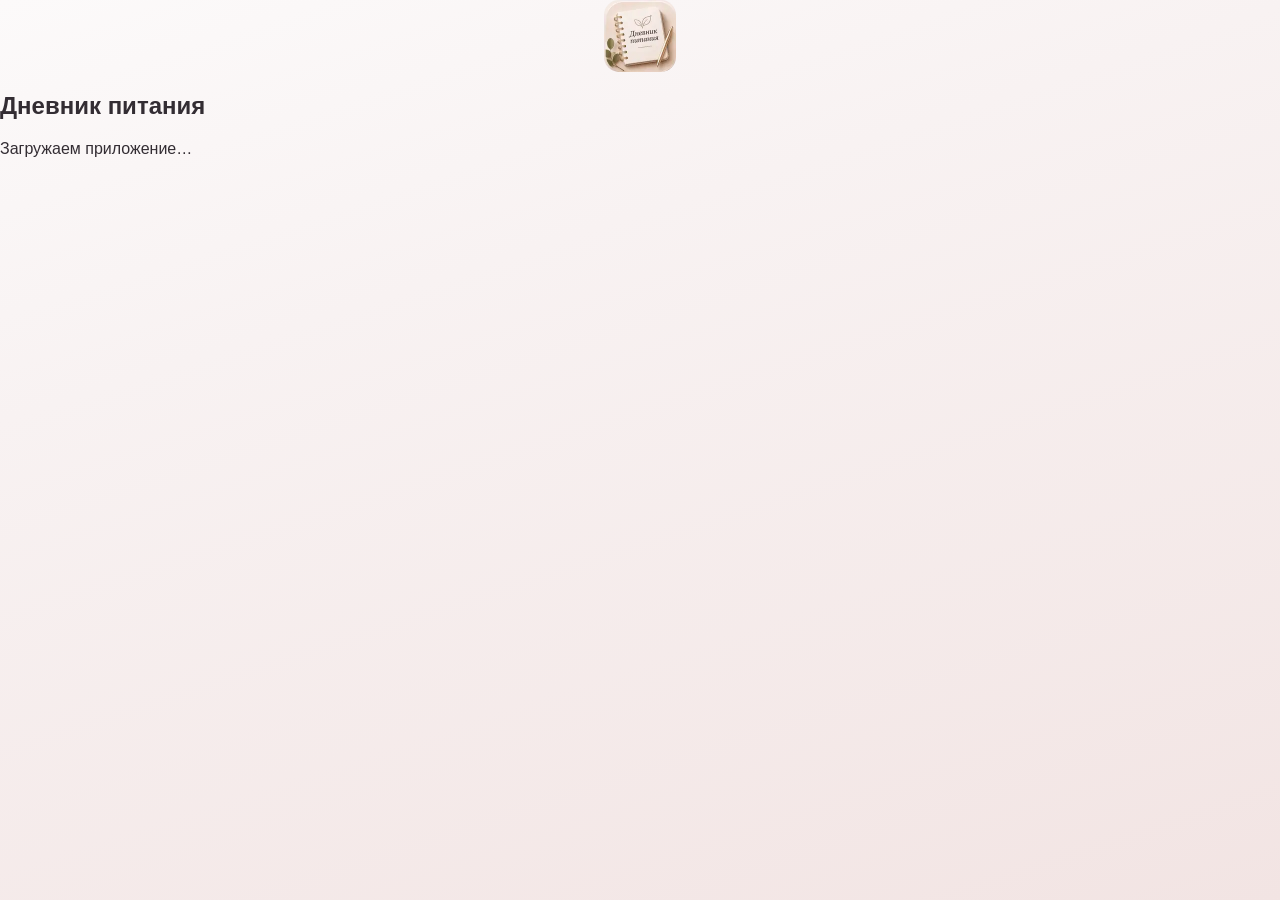
==== index.html @ a4e478dd "Deploy show-password controls and client unlink action" ====
<!doctype html>
<html lang="ru">
<head>
  <meta charset="UTF-8"/>
  <meta name="viewport" content="width=device-width, initial-scale=1, viewport-fit=cover"/>
  <meta name="theme-color" content="#F2E4E3"/>
  <meta name="apple-mobile-web-app-title" content="Дневник питания"/>
  <meta name="apple-mobile-web-app-capable" content="yes"/>
  <meta name="description" content="Электронный дневник питания с фотографиями, водой и рекомендациями консультанта."/>
  <title>Дневник питания</title>
  <link rel="manifest" href="./manifest.webmanifest" />
  <link rel="icon" href="./diary-icon.webp" type="image/webp" />
  <link rel="apple-touch-icon" href="./diary-icon.webp" />
  <link rel="stylesheet" href="./simple-diary.css?v=20261114-clientremove6" />
</head>
<body data-app="client">
  <div id="app"><div class="loading-screen"><img src="./diary-icon.webp" alt="Дневник питания" class="app-logo" width="72" height="72"><h2>Дневник питания</h2><p>Загружаем приложение…</p></div></div>
  <div id="toast" class="toast" aria-live="polite" role="status"></div>
  <script type="module" src="./simple-diary.js?v=20261114-clientremove6"></script>
</body>
</html>
---- simple-diary.css ----
:root{
  --ink:#3F2A3B;
  --navy:#0B4461;
  --powder:#F2E4E3;
  --blue:#C3D7DF;
  --coral:#FE8572;
  --mauve:#C292A0;
  --muted:#8A7D89;
  --line:#EBDEE2;
  --paper:#FFFFFF;
  font-family:-apple-system,BlinkMacSystemFont,"Segoe UI",Arial,sans-serif;
  color:var(--ink);
  font-synthesis:none;
  -webkit-font-smoothing:antialiased;
}
*{box-sizing:border-box}
html{color-scheme:light;-webkit-text-size-adjust:100%}
body{margin:0;min-height:100vh;background:var(--powder);color:var(--ink)}
button,input,select,textarea{font:inherit}
button{cursor:pointer}
button:disabled{opacity:.5;cursor:default}
button:focus-visible,input:focus-visible,select:focus-visible,textarea:focus-visible{outline:3px solid #729CAA;outline-offset:2px}
.container{max-width:706px;margin:auto;padding:0 15px calc(112px + env(safe-area-inset-bottom))}
.top{display:flex;justify-content:space-between;align-items:center;gap:12px;padding:21px 1px 16px}
.brand{display:flex;align-items:center;gap:10px;min-width:0}
.brand strong,.brand small{display:block}
.brand strong{font-weight:780;letter-spacing:-.35px;font-size:17px}
.brand small{margin-top:3px;font-size:11px;color:var(--muted)}
.logo-mini,.logo{background:var(--navy);color:#fff;display:grid;place-items:center;border-radius:13px;flex:none}
.logo-mini{height:42px;width:42px;font-size:25px}
.quiet{border:0;background:none;color:var(--navy);font-size:12px;font-weight:750;padding:9px 5px}
.switch{display:flex;align-items:center;gap:4px;background:#E9D7DB;border-radius:14px;padding:5px;margin-bottom:21px}
.switch button{flex:1;background:transparent;border:0;color:#725D6C;font-size:13px;font-weight:730;padding:12px 8px;border-radius:10px}
.switch button.selected{background:#fff;color:var(--navy);box-shadow:0 3px 9px #4B2B3B12}
.page-heading{display:flex;justify-content:space-between;align-items:start;gap:10px;margin-bottom:16px}
.page-heading h1,.intro h1{margin:3px 0 5px;font-size:clamp(22px,5vw,28px);line-height:1.16;letter-spacing:-.7px}
.page-heading p,.intro p{margin:0;font-size:13px;line-height:1.45;color:var(--muted)}
.eyebrow{font-size:10px;color:var(--mauve);letter-spacing:1.3px;font-weight:840}
.state{flex:none;display:block;text-align:center;border-radius:999px;font-size:10px;font-weight:750;padding:8px 9px;line-height:1.2}
.state.empty{background:#EAE7E8;color:#857781}
.state.waiting{background:#FFE5D9;color:#AD533F}
.state.done{background:#DCF3E5;color:#286F47}
.date-bar{display:flex;justify-content:center;align-items:center;gap:10px;margin-bottom:16px}
.date-bar>button{width:43px;height:42px;border-radius:13px;background:#FFF;border:1px solid #E9D7DE;color:var(--navy);font-size:26px}
.date-bar label{display:flex;flex-direction:column;gap:2px;align-items:center}
.date-bar label span{font-size:10px;color:var(--muted)}
.date-bar input{width:166px;max-width:100%;border:1px solid #EBDCE1;background:#fff;color:var(--navy);font-size:13px;font-weight:700;padding:9px 10px;border-radius:11px}
.indicators{display:grid;grid-template-columns:repeat(2,minmax(0,1fr));gap:11px;margin-bottom:14px}
.indicator{background:#FFF;border:1px solid var(--line);border-radius:18px;padding:14px 12px;min-width:0;box-shadow:0 4px 13px #3F2A3B0A}
.indicator-title{display:flex;justify-content:space-between;gap:3px;font-size:12px;font-weight:780}
.indicator-title span{color:var(--navy)}
.graphic{display:flex;align-items:center;justify-content:center;gap:4px;min-height:126px}
.graphic svg{display:block;width:min(48%,110px);height:116px;flex:none}
.graphic>div{min-width:0;max-width:54%;display:flex;flex-direction:column;gap:4px}
.graphic b{font-size:clamp(13px,3.3vw,18px);white-space:nowrap;color:var(--navy)}
.graphic small{font-size:10px;color:#827481;line-height:1.28}
.water-buttons{display:flex;gap:4px;margin-bottom:7px}
.water-buttons button{flex:1;border:0;border-radius:9px;background:var(--blue);color:var(--navy);font-size:11px;font-weight:800;padding:10px 2px}
.water-form{display:flex;gap:5px;min-width:0}
.water-form input{width:58%;min-width:0;border:1px solid #E5DCE0;background:#FAFBFC;border-radius:9px;font-size:12px;color:var(--navy);padding:9px 6px}
.secondary{border:1px solid #C9D8DF;border-radius:9px;background:#E7F1F5;color:var(--navy);font-weight:750;font-size:11px;padding:10px 8px}
.water-form .secondary{flex:1;min-width:0;padding:8px 2px}
.explain{font-size:10px;color:#9B8B95;margin:9px 0 0;line-height:1.3}
.hint{padding:12px;background:#E1EBF0;border:1px solid #D3E1E9;color:#476576;font-size:12px;border-radius:12px;margin-bottom:17px;line-height:1.45}
.hint button{border:0;background:none;font-size:12px;color:var(--navy);font-weight:780;text-decoration:underline;padding:0 1px}
.meal-section{margin:22px 0}
.section-title{display:flex;justify-content:space-between;align-items:center;gap:10px;margin-bottom:13px}
.section-title h2{margin:0;font-size:19px;letter-spacing:-.45px}
.section-title p{margin:4px 0 0;font-size:11px;color:#9A8793}
.section-title>span{font-weight:750;color:var(--navy);font-size:12px}
.primary{background:var(--navy);border:1px solid var(--navy);color:#fff;border-radius:11px;padding:12px 15px;font-size:13px;font-weight:800;box-shadow:none}
.primary:hover{background:#08354B}
.primary.compact{font-size:11px;padding:10px 11px;white-space:nowrap}
.full{width:100%;display:block}
.meal-slot{border-radius:16px;background:#FFF;border:1px solid var(--line);margin:9px 0;padding:12px 13px;box-shadow:0 2px 8px #492E3A06}
.slot-header{display:flex;gap:9px;align-items:center}
.slot-number{font-size:11px;font-weight:850;color:var(--mauve)}
.slot-emoji{width:32px;height:32px;border-radius:10px;background:var(--powder);display:grid;place-items:center;font-size:18px}
.slot-header strong{flex:1;font-size:14px;min-width:0}
.count{font-size:11px;color:var(--muted)}
.plus{background:var(--blue);color:var(--navy);border:0;border-radius:10px;width:34px;height:34px;font-size:24px;line-height:1;flex:none}
.slot-empty{color:#A08F9A;font-size:11px;margin:8px 0 2px 59px}
.food-row{display:flex;align-items:center;gap:9px;border-top:1px solid #F1E9ED;margin-top:10px;padding-top:10px}
.food-row img,.photo-none{width:67px;height:67px;border-radius:11px;background:#E5EAF0;object-fit:cover;flex:none}
.photo-none{display:grid;place-items:center;font-size:10px;color:#857885;text-align:center;padding:3px}
.food-body{flex:1;min-width:0;display:flex;flex-direction:column;gap:4px}
.food-body small{font-size:10px;color:var(--muted)}
.food-body strong{font-size:13px;line-height:1.3;overflow-wrap:anywhere}
.food-body span{font-size:11px;color:#6A8B9C}
.delete-meal,.close{width:30px;height:30px;border:0;background:#F8EFF1;color:#AB7986;border-radius:9px;font-size:21px;flex:none}
.review-label{display:flex;flex-direction:column;gap:5px;padding:10px 12px;border-radius:11px;margin:9px 0 0;font-size:11px}
.review-label.good{background:#E0F5E7;color:#247449}
.review-label.improve{background:#FFE8D9;color:#A65728}
.review-label.attention{background:#FCE1E3;color:#A52939}
.review-label p{margin:0;font-size:12px;line-height:1.5}
.add-photo{margin:17px 0 0}
.new-entry{scroll-margin-top:15px;background:#FFF;border:2px solid var(--blue);border-radius:18px;padding:18px;margin-top:14px}
.new-entry .section-title{margin:0 0 9px}
.new-entry form{margin:0}
.photo-preview img{width:100%;max-height:250px;object-fit:contain;display:block;border-radius:11px;margin:10px 0}
.field{display:block;margin:0 0 13px;min-width:0}
.field>span{display:block;font-size:12px;font-weight:740;color:#655462;margin-bottom:7px}
.field input,.field select,.field textarea{background:#FCFAFB;border:1px solid #E4D7DE;color:var(--ink);width:100%;min-width:0;border-radius:11px;padding:12px;font-size:14px;outline-color:#729CAA}
.field textarea{resize:vertical}
.field input[type=file]{font-size:12px;padding:9px}
.field input::placeholder,.field textarea::placeholder{color:#AB9DA6}
.two{display:grid;grid-template-columns:repeat(2,minmax(0,1fr));gap:12px}
.card{background:#fff;border:1px solid var(--line);border-radius:18px;padding:18px;margin:14px 0;box-shadow:0 3px 13px #43293708}
.card h2{font-size:18px;margin:0 0 13px}
.card h3{font-size:15px}
.card p{line-height:1.5}
.note{font-size:12px;color:#776872;margin-bottom:0}
.summary-list>div{display:flex;justify-content:space-between;border-bottom:1px solid #EEE5E9;padding:10px 0;font-size:13px}
.summary-list span{color:#766875}
.summary-list b{color:var(--navy)}
.rating-row{display:flex;gap:6px;flex-wrap:wrap;margin:12px 0}
.rating-row label{display:inline-flex;align-items:center;gap:5px;border-radius:10px;padding:8px 9px;font-size:11px;font-weight:800;cursor:pointer}
.rating-row label.good{background:#DEF3E7;color:#287749}
.rating-row label.improve{background:#FFEAD9;color:#A45C2C}
.rating-row label.attention{background:#FFE1E4;color:#B33443}
.rating-row input{accent-color:var(--navy)}
.mealReviewForm{padding:12px 10px;background:#FAF7F8;border-radius:10px;margin-top:10px}
.mealReviewForm>input{display:block;width:100%;background:#fff;border:1px solid var(--line);padding:10px;border-radius:9px;font-size:12px;margin-bottom:9px}
.mealReviewForm .rating-row{margin:0 0 9px}
.mealReviewForm .secondary{padding:9px 10px}
.coach-panel{background:#FFF;border:1px solid var(--line);border-radius:17px;padding:15px;margin-bottom:18px}
.coach-panel .section-title{margin-bottom:8px}
.coach-panel .section-title h2{font-size:16px}
.clients-scroll{display:flex;gap:7px;overflow-x:auto;padding:5px 0 12px}
.clients-scroll button{border:0;padding:10px 11px;border-radius:10px;background:var(--powder);color:#695767;white-space:nowrap;font-size:12px;font-weight:720}
.clients-scroll button.chosen{background:var(--navy);color:#fff}
.coach-panel details{font-size:12px;color:var(--muted)}
.coach-panel summary{color:var(--navy);font-weight:740;cursor:pointer;padding:3px}
.copy-code{font-family:ui-monospace,SFMono-Regular,monospace;font-size:11px;padding:11px;margin:8px 0;overflow-wrap:anywhere;background:#F1F5F7;border:1px dashed #B5CCD9;border-radius:9px;color:#385D71}
.subtle{font-size:12px;color:var(--muted);line-height:1.55}
.intro{margin:4px 0 18px}
.weight-stats{display:grid;grid-template-columns:repeat(3,minmax(0,1fr));gap:7px}
.weight-stats>div{border-radius:12px;background:var(--blue);padding:13px 9px;min-width:0}
.weight-stats small{font-size:10px;color:#647A87;display:block}
.weight-stats b{font-size:clamp(12px,3.7vw,18px);color:var(--navy);display:block;margin-top:6px}
.target-progress{margin-top:19px}
.target-progress>div:first-child{display:flex;justify-content:space-between;font-size:12px}
.target-progress small{font-size:11px;color:var(--muted)}
.progress{height:12px;overflow:hidden;border-radius:10px;background:#D5E5ED;margin:10px 0}
.progress span{height:100%;display:block;border-radius:10px;background:var(--navy)}
.weight-chart{margin:22px 0}
.weight-chart svg{max-height:200px}
.chart-dates{display:flex;justify-content:space-between;font-size:10px;color:var(--muted)}
.connected{display:flex;justify-content:space-between;align-items:center;font-size:13px;border-top:1px solid var(--line);padding:10px 0}
.connected button{border:0;background:none;color:var(--navy);font-weight:700;font-size:11px}
.bottom-nav{position:fixed;z-index:30;left:0;bottom:0;width:100%;display:grid;grid-template-columns:repeat(3,1fr);gap:8px;padding:8px max(13px,calc((100vw - 700px)/2)) calc(8px + env(safe-area-inset-bottom));background:#FFFEFFF7;box-shadow:0 -4px 18px #3F2A3B18;border-top:1px solid #F0E4E9}
.bottom-nav button{border:0;border-radius:12px;padding:7px 6px 6px;background:none;color:#9A8493;display:flex;flex-direction:column;align-items:center;gap:3px;font-size:11px;font-weight:780}
.bottom-nav button span{font-size:23px;line-height:1.1}
.bottom-nav button.selected{background:#E4EFF4;color:var(--navy)}
.toast{position:fixed;z-index:90;left:50%;bottom:105px;transform:translate(-50%,30px);opacity:0;pointer-events:none;border-radius:12px;background:var(--navy);color:#FFF;padding:13px 16px;font-size:12px;max-width:min(94vw,420px);width:max-content;transition:.2s;box-shadow:0 7px 20px #1A314866}
.toast.show{opacity:1;transform:translate(-50%,0)}
.auth-screen{min-height:100dvh;display:grid;place-items:center;padding:20px;background:radial-gradient(circle at 0 0,#EED1D4,transparent 48%),var(--powder)}
.auth-card{max-width:435px;width:100%;background:#FFF;border:1px solid var(--line);border-radius:22px;padding:28px 24px;box-shadow:0 15px 45px #4D314021}
.auth-card .logo{height:55px;width:55px;font-size:34px}
.auth-card h1{font-size:27px;letter-spacing:-.8px;margin:15px 0 8px}
.auth-card h2{font-size:18px;margin:23px 0 12px}
.auth-card p{font-size:13px;color:var(--muted);line-height:1.55;margin:0 0 13px}
.auth-links{display:flex;gap:10px;justify-content:space-between;margin-top:15px}
.auth-links button{border:0;background:none;color:var(--navy);font-weight:740;font-size:12px;padding:6px 0}
@media(max-width:450px){
  .container{padding-left:12px;padding-right:12px}
  .indicators{gap:8px}
  .indicator{padding:12px 9px}
  .graphic svg{width:min(45%,92px);height:103px}
  .graphic{min-height:114px}
  .graphic b{font-size:13px}
  .graphic small{font-size:9.5px}
  .water-buttons button{font-size:10px}
  .water-form .secondary{font-size:10px}
  .section-title .compact{font-size:10px}
  .two{gap:9px}
}
@media(max-width:355px){
  .graphic{flex-direction:column;gap:0}
  .graphic svg{width:77px;height:78px}
  .graphic>div{max-width:100%;text-align:center}
  .slot-number{display:none}
  .slot-empty{margin-left:40px}
}
@media(prefers-reduced-motion:reduce){.toast{transition:none}}

/* Premium editorial redesign: no pictograms or cartoon-like tiles */
:root {
  --ink:#332d33;
  --navy:#153e57;
  --powder:#F2E4E3;
  --blue:#C3D7DF;
  --muted:#807780;
  --line:#e8dfe2;
  --paper:#fffefe;
}
html{scroll-behavior:smooth}
body{
  background:#F2E4E3;
  background-image:linear-gradient(162deg,#fcfafa 0%,#f8f2f2 32%,#F2E4E3 100%);
  background-attachment:fixed;
  color:var(--ink);
}
.container{max-width:670px;padding:0 23px calc(110px + env(safe-area-inset-bottom))}
.top{padding:27px 0 24px;border-bottom:1px solid #E4D9DD;margin-bottom:13px}
.brand{gap:13px}
.brand strong{
  font-family:Georgia,"Times New Roman",serif;
  font-size:22px;
  font-weight:500;
  line-height:1.12;
  letter-spacing:-.7px;
  color:#36313a;
}
.brand small{margin-top:7px;font-size:9px;letter-spacing:2px;font-weight:680;color:#8E8089}
.logo-mini,.auth-card .logo{
  background:transparent;color:var(--navy);border:1px solid #9BB3C0;
  border-radius:4px;font-family:Georgia,"Times New Roman",serif;
  font-size:25px;font-weight:400;box-shadow:none;
}
.logo-mini{width:37px;height:42px}
.quiet{font-size:11px;color:#756b76;font-weight:600;letter-spacing:.1px}
.switch{
  display:flex;align-items:stretch;justify-content:flex-start;
  background:transparent;border:0;border-radius:0;box-shadow:none;
  padding:0;margin:0 0 30px;gap:31px;
}
.switch button{
  background:none;border:0;border-bottom:2px solid transparent;
  border-radius:0;flex:0 1 auto;padding:13px 1px 12px;
  text-align:left;font-size:12px;font-weight:620;color:#948995;
  letter-spacing:.05px;
}
.switch button.selected{background:none;box-shadow:none;border-color:var(--navy);color:var(--navy)}
.page-heading{align-items:center;margin-bottom:21px;gap:15px}
.page-heading h1,.intro h1{
  font-family:Georgia,"Times New Roman",serif;
  font-weight:400;
  font-size:clamp(28px,6vw,38px);
  letter-spacing:-1.1px;
  line-height:1.15;margin:7px 0 8px;
}
.page-heading p,.intro p{font-size:12px;letter-spacing:.12px;color:#827a83}
.eyebrow{
  font-size:9px;letter-spacing:2.2px;font-weight:740;
  text-transform:uppercase;color:#a18695;
}
.state{
  color:#827780;background:transparent!important;
  border:1px solid #DCCFD3;letter-spacing:.15px;
  border-radius:100px;font-weight:620;font-size:10px;padding:9px 12px
}
.state.done{color:#337253;border-color:#B6D0C0}
.state.waiting{color:#A7654D;border-color:#DEC6BD}
.date-bar{
  display:grid;grid-template-columns:44px minmax(0,1fr) 44px;gap:0;
  align-items:stretch;margin:0 0 16px;
  background:#fffdfd;border:1px solid #E6DDE0;border-radius:10px;
  overflow:hidden;
}
.date-bar>button{
  width:44px;height:auto;min-height:58px;
  background:transparent;border:0;border-radius:0;
  color:#537487;font-weight:300;font-size:23px;
}
.date-bar>button:first-child{border-right:1px solid #F0E9EC}
.date-bar>button:last-child{border-left:1px solid #F0E9EC}
.date-bar label{width:100%;min-width:0;display:flex;justify-content:center;gap:1px;padding:7px 3px}
.date-bar label span{font-size:9px;letter-spacing:1px;text-transform:uppercase}
.date-bar input{
  text-align:center;width:100%;max-width:100%;min-width:0;
  border:0;background:transparent;outline-offset:-3px;
  font-size:14px;font-weight:690;color:var(--navy);
  padding:2px 6px;border-radius:0;
}
.indicators{
  display:grid;grid-template-columns:repeat(2,minmax(0,1fr));
  gap:0;border-radius:13px;overflow:hidden;
  background:#fffefe;border:1px solid #E9E0E2;
  box-shadow:0 10px 28px #402F3910;margin:0 0 24px;
}
.indicator{
  background:transparent;box-shadow:none;border:0;
  padding:20px 15px 17px;border-radius:0;min-width:0;
}
.indicator:first-child{border-right:1px solid #EEE6E8}
.indicator-title{font-size:11px;letter-spacing:1.15px;align-items:center;color:#54515A}
.indicator-title strong{
  display:inline-flex;align-items:center;gap:6px;
  text-transform:uppercase;font-weight:700;white-space:nowrap;
}
.ui-icon{display:inline-block;width:20px;height:20px;flex:none;vertical-align:middle}
.indicator-title .ui-icon{width:15px;height:15px;color:#729CAA}
.indicator-title span{font-size:11px;letter-spacing:0;color:#658697;font-weight:680}
.graphic{gap:5px;min-height:130px}
.graphic svg{max-height:112px;max-width:95px;width:min(46%,95px)}
.graphic b{
  font-family:Georgia,"Times New Roman",serif;font-weight:400;
  font-size:clamp(17px,3.5vw,24px);letter-spacing:-.7px;
  color:#343843;
}
.graphic small{color:#8C8490;font-size:10px;line-height:1.4}
.water-buttons{gap:5px;margin:3px 0 7px}
.water-buttons button{
  border:1px solid #DDE7EB;background:#F7FAFB;
  border-radius:6px;color:#50728A;
  font-size:11px;font-weight:680;padding:10px 2px;box-shadow:none;
}
.water-buttons button:active{background:#e8f2f6}
.water-form{gap:6px}
.water-form input,.water-form .secondary{
  border-radius:6px;background:transparent;border:1px solid #E8E0E2;
  min-height:35px;color:#51525B;
}
.water-form input{padding-left:9px;font-size:12px}
.water-form .secondary{font-size:10px;font-weight:740;border-color:#CCD9E0;color:var(--navy)}
.explain{color:#A1959C;line-height:1.4;margin:6px 0 0;font-size:10px}
.hint{
  background:#F8F9F9;border:1px solid #DAE2E5;border-radius:9px;
  font-size:12px;padding:14px 17px;color:#687B86;margin:0 0 25px;
}
.hint button{font-weight:690;font-size:12px;color:#284C62}
.meal-section{
  background:#FFFEFE;border:1px solid #E9E0E2;border-radius:14px;
  padding:24px 22px 13px;margin:28px 0 22px;
  box-shadow:0 10px 28px #402F390B;
}
.section-title{gap:12px;margin:0 0 14px}
.section-title h2,.card h2,.intro h1{
  font-family:Georgia,"Times New Roman",serif;font-weight:400;
  letter-spacing:-.5px;
}
.section-title h2{font-size:26px}
.section-title p{margin:5px 0 0;color:#938893;font-size:11px;letter-spacing:.1px}
.primary{
  background:var(--navy);border:1px solid var(--navy);
  border-radius:7px;font-weight:720;font-size:12px;
  letter-spacing:.1px;padding:12px 16px;
}
.primary:hover{background:#0e344b}
.primary.compact{
  display:inline-flex;gap:8px;align-items:center;
  font-weight:680;font-size:11px;white-space:nowrap;
  padding:11px 13px;line-height:1.2;
}
.primary.compact .ui-icon{width:16px;height:16px;stroke-width:1.6}
.meal-slot{
  border:0;border-top:1px solid #EBE6E8;
  box-shadow:none;border-radius:0;background:transparent;
  margin:0;padding:19px 0 20px;
}
.slot-header{gap:15px}
.slot-number{
  width:27px;flex:none;font-size:13px;font-weight:520;
  color:#A694A0;font-family:Georgia,"Times New Roman",serif;
}
.slot-header strong{font-size:14px;font-weight:640;letter-spacing:.05px;color:#3B3840}
.slot-empty{font-size:11px;color:#A397A1;margin:6px 0 0 42px}
.count{font-size:10px;color:#9B9099}
.plus{
  background:none;border:1px solid #B5C7D0;
  width:33px;height:33px;display:grid;place-items:center;
  border-radius:50%;color:var(--navy);font-size:18px;
}
.plus .ui-icon{height:16px;width:16px}
.plus:hover{background:#EFF6F8}
.food-row{border-top:1px solid #F1ECED;margin-top:14px;padding-top:14px}
.food-row img,.photo-none{width:65px;height:65px;border-radius:6px}
.food-body small{font-size:10px}
.food-body strong{font-weight:650}
.food-body span{color:#718797}
.delete-meal,.close{background:transparent;border:1px solid #E8DDE1;border-radius:6px}
.new-entry{
  margin:12px 0 8px;padding:22px;
  border:1px solid #DAE3E6;background:#FAFAFA;border-radius:10px;
}
.new-entry .section-title h2{font-size:22px}
.field>span{font-size:11px;letter-spacing:.2px;color:#716773;font-weight:680}
.field input,.field select,.field textarea{
  background:#fff;border:1px solid #E6DEE0;border-radius:7px;
  min-height:43px;padding:11px 12px;font-size:13px;color:var(--ink)
}
.field input:focus,.field textarea:focus{border-color:#8DABB9}
.card{
  background:#FFFEFE;border:1px solid #E9E0E2;box-shadow:0 6px 20px #412F380A;
  border-radius:14px;padding:24px 23px;margin:0 0 18px;
}
.card .section-title{margin-bottom:17px}
.card h2{font-size:25px}
.card h3{font-weight:540}
.card .primary.full{margin-top:10px}
.summary-list>div{border-color:#EEE7E9}
.summary-list span{color:#91828A}
.summary-list b{font-weight:660}
.review-label{border-radius:7px}
.rating-row label{border-radius:7px}
.coach-panel{
  background:#fffefe;border:1px solid #E9E0E2;border-radius:12px;
  box-shadow:0 6px 20px #42323A09;padding:22px;margin:0 0 18px;
}
.coach-panel .section-title h2{font-size:21px}
.coach-panel details{margin:14px 0 0;padding:14px 0 0;border-top:1px solid #F1EBED}
.coach-panel summary{font-size:12px;font-weight:640}
.clients-scroll button{border-radius:6px}
.clients-scroll button.chosen{background:var(--navy)}
.intro{margin:0 0 21px}
.weight-stats>div{background:#F2F5F6;border:1px solid #E5ECEF;border-radius:7px}
.weight-stats small{color:#7D8D95}
.weight-stats b{font-family:Georgia,serif;font-weight:400;font-size:19px}
.progress{border-radius:3px;height:7px;background:#e8eff1}
.progress span{border-radius:3px}
.bottom-nav{
  max-height:100px;
  grid-template-columns:repeat(3,1fr);
  border-top:1px solid #EBE6E8;box-shadow:0 -4px 22px #3f2a3b0b;
  padding:8px max(16px,calc((100vw - 670px)/2)) calc(7px + env(safe-area-inset-bottom));
  gap:4px;background:#fffdfdf5;
  -webkit-backdrop-filter:blur(16px);backdrop-filter:blur(16px);
}
.bottom-nav button{
  border-radius:0;background:none!important;
  color:#9A929A;font-size:10px;font-weight:650;
  padding:7px 6px 6px;gap:5px;letter-spacing:.1px;
}
.bottom-nav button.selected{color:var(--navy)}
.bottom-nav .ui-icon{width:21px;height:21px;stroke-width:1.55}
.bottom-nav button.selected .ui-icon{stroke-width:1.95}
.auth-screen{
  background:linear-gradient(145deg,#FAF7F7,#F2E4E3);
}
.auth-card{
  border:1px solid #E6DCE0;border-radius:12px;
  background:#FFFEFE;box-shadow:0 24px 65px #593E4917;
  padding:35px 32px;
}
.auth-card .logo{width:47px;height:52px;font-size:31px}
.auth-card h1{
  font-family:Georgia,"Times New Roman",serif;
  font-size:32px;font-weight:400;
}
.auth-card h2{font-family:Georgia,serif;font-size:23px;font-weight:400}
.auth-card p{color:#877E86}
.toast{background:#263F51;border-radius:7px}
@media(max-width:470px){
  .container{padding-left:17px;padding-right:17px}
  .brand strong{font-size:21px}
  .top{padding-top:24px}
  .switch{margin-bottom:26px}
  .indicator{padding:18px 11px 16px}
  .indicator-title{font-size:10px;letter-spacing:.65px}
  .graphic{min-height:126px;gap:3px}
  .graphic svg{width:min(47%,85px)}
  .graphic b{font-size:17px}
  .water-buttons button{font-size:10px}
  .meal-section{padding:21px 17px 8px;margin-top:24px}
  .section-title h2{font-size:24px}
  .primary.compact{padding:10px;font-size:10px}
  .card{padding:22px 19px}
  .card .two{grid-template-columns:1fr;gap:0}
  .new-entry .two{grid-template-columns:1fr;gap:0}
  .field input[type=time]{max-width:100%;min-width:0}
}
@media(max-width:365px){
  .container{padding-left:12px;padding-right:12px}
  .indicators{grid-template-columns:1fr}
  .indicator:first-child{border-right:0;border-bottom:1px solid #EEE6E8}
  .graphic{flex-direction:row;gap:12px}
  .graphic>div{max-width:50%;text-align:left}
  .graphic svg{width:91px;height:115px}
  .water-buttons{gap:8px}
  .slot-number{display:block}
  .slot-empty{margin-left:42px}
}

.recovery-fallback{
  margin:16px 0 5px;padding:15px 0 0;
  border-top:1px solid #e8dfe2;
}
.recovery-fallback summary{
  cursor:pointer;font-size:13px;font-weight:680;color:#153e57;
  line-height:1.45;
}
.recovery-fallback p{font-size:12px;color:#756b76;line-height:1.55;margin:10px 0}
.recovery-fallback form{margin-top:14px}
.recovery-fallback textarea{font-size:12px!important;line-height:1.45;resize:vertical;overflow-wrap:anywhere}
.recovery-fallback .secret-hint{font-size:11px;color:#927c85}

/* Illustrated nutrition diary identity */
.logo-mini,.auth-card .logo{
  border:0!important;background:transparent!important;
  width:44px!important;height:44px!important;
  border-radius:11px!important;overflow:hidden;
  padding:0;box-shadow:none!important;
}
.auth-card .logo{width:68px!important;height:68px!important;border-radius:16px!important}
.app-logo{display:block;width:100%;height:100%;object-fit:cover;border-radius:inherit}
.brand .logo-mini{flex:none}
.loading-screen .app-logo{width:72px;height:72px;border-radius:15px;margin:auto}

/* Consultant inbox: restrained editorial layout; no extra cards or emoji */
body[data-app="coach"] .container{max-width:720px}
.inbox-page{padding-top:11px}
.inbox-heading{display:flex;justify-content:space-between;align-items:center;gap:14px;margin:0 0 23px}
.inbox-heading h1{font-family:Georgia,"Times New Roman",serif;font-size:38px;line-height:1.15;font-weight:400;letter-spacing:-.9px;margin:7px 0 5px;color:#332d33}
.inbox-heading p{margin:0;font-size:12px;color:#857a83}
.inbox-refresh{width:42px;height:42px;flex:none;display:grid;place-items:center;background:#fff;border:1px solid #e3dade;border-radius:50%;color:#153e57}
.inbox-refresh .ui-icon{width:20px;height:20px}
.inbox-stats{display:grid;grid-template-columns:1fr 1fr;background:#fff;border:1px solid #e8dfe2;border-radius:12px;overflow:hidden;box-shadow:0 7px 18px #332d3309;margin-bottom:21px}
.inbox-stats>div{padding:20px 21px;display:flex;flex-direction:column;gap:6px}
.inbox-stats>div+div{border-left:1px solid #ebe3e6}
.inbox-stats strong{font-size:31px;font-family:Georgia,"Times New Roman",serif;color:#153e57;font-weight:400;line-height:1}
.inbox-stats span{font-size:11px;color:#837883}
.inbox-filters{display:flex;gap:6px;align-items:center;overflow-x:auto;border-bottom:1px solid #e3d9de;padding:0 0 9px;margin-bottom:3px}
.inbox-filters button{border:1px solid transparent;border-radius:7px;padding:10px 10px;background:none;color:#80727e;display:inline-flex;gap:7px;align-items:center;white-space:nowrap;font-size:12px;font-weight:650}
.inbox-filters button.selected{color:#153e57;background:#eef4f6;border-color:#d8e4e9}
.inbox-filters span{font-size:10px;color:#827a83}
.inbox-filters button.selected span{color:#153e57}
.inbox-items{background:#fffefe;border:1px solid #e8dfe2;border-radius:13px;box-shadow:0 8px 22px #47313b0b;overflow:hidden}
.inbox-entry{width:100%;border:0;border-bottom:1px solid #eee8eb;background:transparent;text-align:left;display:flex;gap:12px;align-items:center;padding:20px 17px;color:#332d33}
.inbox-entry:last-child{border-bottom:0}
.inbox-entry:hover,.inbox-entry:focus-visible{background:#f8f7f8}
.inbox-entry-mark{width:9px;height:9px;flex:none;border-radius:50%;background:#b8bdc2;margin:0 3px}
.inbox-entry-mark.unreviewed{background:#d28d78}
.inbox-entry-mark.reviewed{background:#8db8a5}
.inbox-entry-copy{min-width:0;flex:1;display:flex;flex-direction:column;gap:5px}
.inbox-entry-copy strong{font-size:14px;font-weight:740;line-height:1.3}
.inbox-entry-copy>span{font-size:12px;color:#807681;line-height:1.4}
.inbox-entry-copy small{font-size:10px;color:#9a8995}
.inbox-entry-status{font-size:10px;color:#8b6b70;white-space:nowrap;display:flex;align-items:center;gap:6px}
.inbox-entry-status.done{color:#4b856b}
.inbox-entry-status .ui-icon{width:14px;height:14px;color:#9aa7ac}
.inbox-empty{display:flex;flex-direction:column;align-items:center;text-align:center;gap:9px;padding:49px 22px;color:#8d8189}
.inbox-empty .ui-icon{width:32px;height:32px;color:#96b1bf;margin-bottom:4px;stroke-width:1.3}
.inbox-empty h2{font-family:Georgia,"Times New Roman",serif;font-size:20px;font-weight:400;margin:0;color:#463b43}
.inbox-empty p{font-size:12px;line-height:1.55;margin:0;max-width:300px}
.inbox-footer{padding:19px 6px 16px}
.inbox-footer>p{font-size:11px;line-height:1.55;color:#988a93;margin:0 0 15px}
.inbox-connection{padding:12px 0;border-top:1px solid #e4dbe0}
.inbox-connection summary{color:#153e57;font-size:12px;font-weight:680;cursor:pointer;padding:4px}
.inbox-connection p{font-size:12px;color:#887983}
.inbox-connection .secondary{margin-top:4px}
.bottom-nav.coach-nav{grid-template-columns:repeat(4,minmax(0,1fr));gap:2px}
.coach-nav button{position:relative;font-size:10px;min-width:0}
.coach-nav .nav-count{display:inline-flex;position:absolute;top:0;left:calc(50% + 5px);min-width:16px;height:16px;padding:0 4px;align-items:center;justify-content:center;border-radius:8px;background:#d28d78;color:#fff!important;font-family:inherit;font-size:10px!important;line-height:16px;box-shadow:0 1px 3px #332d3326}
@media(max-width:420px){
  .inbox-heading h1{font-size:34px}
  .inbox-entry{padding:16px 12px;gap:8px}
  .inbox-entry-copy strong{font-size:13px}
  .inbox-entry-copy>span{font-size:11px}
  .inbox-entry-status{font-size:9px;gap:2px}
  .inbox-filters button{font-size:11px;padding:9px 8px}
  .inbox-stats>div{padding:19px 16px}
  .inbox-entry-status .ui-icon{width:12px;height:12px}
}

/* Consultant navigation and simple client progress list */
.coach-list-page{padding:12px 0 10px}
.coach-list-page>h1{font-family:Georgia,"Times New Roman",serif;font-size:37px;font-weight:400;letter-spacing:-1px;margin:9px 0 10px;line-height:1.12;color:#332d33}
.coach-list-page>.subtle{font-size:12px;line-height:1.5;color:#897d85;margin:0 0 22px;max-width:540px}
.simple-list{background:#fffefe;border:1px solid #e8dfe2;border-radius:13px;overflow:hidden;box-shadow:0 6px 20px #43293709}
.simple-client-row,.progress-client-row{display:flex;align-items:center;gap:15px;width:100%;text-align:left;background:transparent;color:#332d33;border:0;border-bottom:1px solid #eee7ea;padding:17px 20px;min-height:77px}
.simple-client-row:last-child,.progress-client-row:last-child{border-bottom:0}
.simple-client-row:hover,.progress-client-row:hover{background:#f9f7f8}
.simple-client-row:focus-visible,.progress-client-row:focus-visible{outline-offset:-3px}
.client-monogram{background:#ecf2f4;color:#153e57;border-radius:50%;font-family:Georgia,serif;display:grid;place-items:center;flex:none;width:39px;height:39px;font-size:22px}
.client-copy,.progress-client-copy,.progress-client-numbers{display:flex;flex-direction:column;gap:6px;min-width:0}
.client-copy,.progress-client-copy{flex:1}
.client-copy strong,.progress-client-copy strong{font-size:14px;font-weight:670;line-height:1.35;overflow-wrap:anywhere}
.client-copy small,.progress-client-copy small{font-size:11px;color:#988b95;line-height:1.4}
.simple-client-row>.ui-icon,.progress-client-row>.ui-icon{width:17px;height:17px;color:#9aabb2;flex:none}
.progress-client-row{gap:11px}
.progress-client-numbers{text-align:right;align-items:flex-end;flex:none}
.progress-client-numbers b{font-size:13px;font-weight:710;color:#153e57;white-space:nowrap}
.progress-client-numbers small{font-size:11px;color:#8f8990;white-space:nowrap}
.progress-client-numbers small.weight-lower{color:#327758;font-weight:720}
.progress-client-numbers small.weight-higher{color:#aa644d;font-weight:720}
.simple-list-empty{padding:50px 22px;text-align:center}
.simple-list-empty h2{font-family:Georgia,serif;font-size:22px;font-weight:400;color:#3e3440;margin:0 0 12px}
.simple-list-empty p{font-size:12px;color:#8a7b87;line-height:1.6;max-width:290px;margin:0 auto}
.consultant-profile .card{margin:0 0 16px}
.consultant-profile input:disabled{background:#f6f6f7;color:#817c83;opacity:1}
.consultant-profile .primary .ui-icon{width:16px;height:16px;margin-right:6px}
.consultant-profile .copy-code{margin:17px 0}
.coach-back{display:inline-flex;align-items:center;gap:8px;padding:5px 0;margin:2px 0 20px;border:0;background:none;color:#153e57;font-weight:710;font-size:12px}
.coach-back .ui-icon{transform:rotate(180deg);width:15px;height:15px}
.coach-nav button{font-size:10px!important;letter-spacing:0;white-space:nowrap}
@media(max-width:420px){
 .coach-list-page>h1{font-size:34px}
 .simple-client-row,.progress-client-row{padding:15px 13px;gap:10px}
 .progress-client-numbers b{font-size:12px}
 .progress-client-copy strong,.client-copy strong{font-size:13px}
 .progress-client-copy small{font-size:10px}
 .coach-nav button{font-size:9px!important}
}

/* Subtle, tappable developer credit in both client and consultant apps */
.developer-credit {
  display:flex;
  align-items:center;
  justify-content:center;
  flex-wrap:wrap;
  gap:5px 9px;
  padding:18px 12px 22px;
  margin-top:20px;
  border-top:1px solid #e4dbe0;
  color:#91848f;
  font-size:11px;
  line-height:1.65;
  text-align:center;
  letter-spacing:.1px;
}
.developer-credit strong{font-weight:700;color:#6f6372}
.developer-credit a{color:#153e57;font-weight:710;text-decoration:none;border-bottom:1px solid #9fb9c6;padding:2px 0;overflow-wrap:anywhere}
.developer-credit a:focus-visible,.developer-credit a:hover{border-bottom-color:#153e57;text-decoration:underline}
.auth-screen + .developer-credit{margin:-75px auto 0;position:relative;z-index:1;max-width:430px;border:0;padding:12px 18px 18px;background:transparent}
@media(max-width:375px){.developer-credit{font-size:10px;gap:3px 7px}}

/* Refresh client names when a profile was recently edited */
.clients-header{display:flex;align-items:center;justify-content:space-between;gap:12px;margin:8px 0 10px}
.clients-header h1{font-family:Georgia,"Times New Roman",serif;font-size:37px;font-weight:400;letter-spacing:-1px;margin:0;line-height:1.12;color:#332d33}
.clients-header .inbox-refresh{height:40px;width:40px}
@media(max-width:420px){.clients-header h1{font-size:34px}}

/* Responsive, app-like touch navigation on iPhone and Android */
.bottom-nav button{
  touch-action:manipulation;
  -webkit-tap-highlight-color:transparent;
  min-height:61px;
  transition:color 100ms ease,background-color 100ms ease;
  user-select:none;
  -webkit-user-select:none;
}
.bottom-nav button:active{color:#153e57;background:#eef4f6!important}
.bottom-nav button.selected{color:#153e57}
@media (max-width:420px){.bottom-nav button{min-height:60px}}

/* Explicit diary delivery and private consultant requests */
.state.draft{color:#6c6570;background:#faf7f8!important;border-color:#e1d8de}
.send-diary-card{margin-top:17px;margin-bottom:18px}
.send-diary-card h2{font-family:Georgia,"Times New Roman",serif;font-size:25px;font-weight:400;margin:0 0 11px}
.send-diary-card .primary .ui-icon{width:16px;height:16px;vertical-align:middle;margin-right:5px}
.send-diary-card .subtle{margin:8px 0 15px}
.sent-success{display:flex;align-items:center;gap:9px;font-size:13px;font-weight:700;color:#31775f;line-height:1.45;margin:13px 0}
.sent-success .ui-icon{width:18px;height:18px;flex:none}
.auto-note{font-size:11px;line-height:1.6;color:#9c8d96;margin:13px 0 1px}
.request-banner{display:flex;align-items:center;gap:12px;padding:15px 16px;margin:0 0 18px;background:#edf4f7;border:1px solid #cfdee6;border-radius:10px;color:#27475d}
.request-banner>.ui-icon{width:22px;height:22px;flex:none}
.request-banner>div{min-width:0;flex:1}
.request-banner b{font-size:12px;line-height:1.45;display:block;font-weight:730}
.request-banner p{font-size:11px;line-height:1.45;margin:5px 0 0;color:#647c8b}
.request-banner button{white-space:nowrap;flex:none}
.client-detail{padding-top:13px}
.client-detail>h1{font-family:Georgia,"Times New Roman",serif;font-size:34px;font-weight:400;margin:9px 0 20px;letter-spacing:-.6px}
.client-contact{padding:25px 22px}
.client-facts{display:grid;grid-template-columns:1fr 1fr;gap:13px;padding-bottom:19px;border-bottom:1px solid #e9dfe4}
.client-facts>div{display:flex;flex-direction:column;gap:7px;min-width:0}
.client-facts small{font-size:11px;color:#988994}
.client-facts b{font-size:14px;font-weight:730;color:#153e57;line-height:1.3}
.request-diary-area{padding-top:20px}
.request-diary-area h2{font-family:Georgia,"Times New Roman",serif;font-size:23px;font-weight:400;letter-spacing:-.25px;margin:0 0 12px}
.request-diary-area .subtle{margin-bottom:16px}
.request-diary-area .primary .ui-icon{width:17px;height:17px;vertical-align:middle;margin-right:5px}
.request-diary-area .primary:disabled{background:#dbe4e8;border-color:#dbe4e8;color:#5e7886;opacity:1}
@media(max-width:435px){
 .request-banner{flex-wrap:wrap;gap:10px}
 .request-banner button{margin-left:30px}
 .client-detail>h1{font-size:31px}
 .client-contact{padding:20px 18px}
}

/* Opt-in Web Push configuration on the client and consultant profiles */
.push-settings{margin-top:18px;margin-bottom:19px}
.push-settings h2{font-family:Georgia,"Times New Roman",serif;font-size:24px;line-height:1.2;font-weight:400;margin:0 0 10px}
.push-settings .subtle{font-size:12px;line-height:1.55;color:#827782;margin:0 0 15px}
.push-settings .primary{display:inline-flex;align-items:center;justify-content:center;gap:9px}
.push-settings .primary .ui-icon{width:17px;height:17px}
.push-settings .push-hint{font-size:11px;line-height:1.6;color:#8c8089;margin:13px 0 0}
.push-settings .push-active{font-size:12px;color:#38765e;margin:13px 0 0;font-weight:640}

/* Inbox entry: show responsive loading state while the submitted diary opens */
.received-diary-loading{padding:24px 22px;min-height:110px;display:flex;align-items:center;color:#857c85}
.received-diary-loading p{font-size:13px;margin:0}

/* Registration and personal consultant invitation code */
.coach-invite-code{font-variant-numeric:tabular-nums;letter-spacing:2.5px;font-size:clamp(20px,5.2vw,29px);font-weight:760;color:#153e57;text-align:center;padding:19px 12px;background:#f2f7f9;border:1px solid #dce7eb;border-radius:9px;user-select:all;overflow-wrap:anywhere}
.auth-success-note{background:#f0f5f3;color:#2c6854!important;border:1px solid #cde0d6;border-radius:8px;padding:13px 14px;font-size:12px!important;line-height:1.55;margin:14px 0!important}
.auth-screen .secondary.full{margin-top:14px;width:100%;border-radius:7px;font-size:13px;min-height:44px}


/* Password visibility toggle: always accessible and not a form submit */
.password-field>.password-label{
  display:block;
  font-size:12px;
  font-weight:740;
  color:#655462;
  margin-bottom:7px;
}
.password-control{position:relative;display:flex;align-items:center;min-width:0}
.password-control>input{width:100%;padding-right:116px!important}
.password-visibility{
  position:absolute;right:4px;top:50%;transform:translateY(-50%);
  display:inline-flex;align-items:center;justify-content:center;gap:6px;
  min-width:94px;min-height:39px;padding:5px 8px;
  color:#21475d;background:transparent;border:0;border-radius:8px;
  font-size:12px;font-weight:700;
  -webkit-tap-highlight-color:transparent;
  touch-action:manipulation;
}
.password-visibility:hover,.password-visibility:focus-visible{background:#edf3f6}
.password-visibility .ui-icon{width:18px;height:18px;flex:none}
@media(max-width:350px){.password-visibility{min-width:79px;font-size:11px;gap:4px}.password-control>input{padding-right:96px!important}}

/* Only remove a link to a client, never delete that person's personal data */
.remove-linked-client{
  display:inline-flex;align-items:center;gap:8px;
  border:1px solid #e6d9de;background:#fff9fa;
  border-radius:9px;color:#8a5868;
  padding:12px 15px;min-height:44px;
  font-size:12px;font-weight:680;margin:8px 0 14px;
  touch-action:manipulation;
}
.remove-linked-client .ui-icon{width:16px;height:16px;flex:none}
.remove-linked-client:hover,.remove-linked-client:focus-visible{background:#f9edf0;border-color:#d5b6c1}
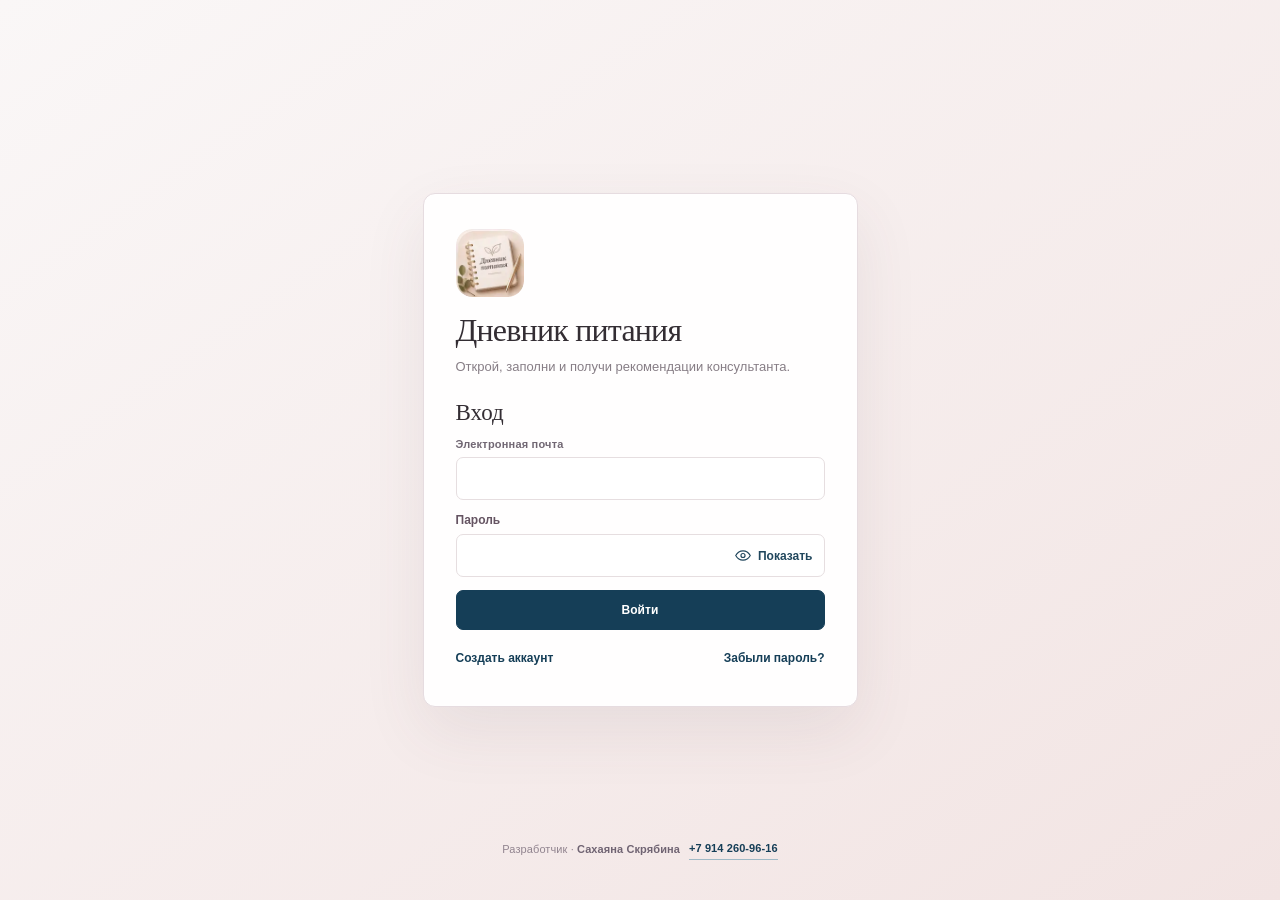
==== commit 9b45d234: "Serve Russian UTF-8 app with compatibility bundle for older iPhones" ====
--- a/index.html
+++ b/index.html
@@ -1,7 +1,9 @@
 <!doctype html>
-<html lang="ru">
+<html lang="ru" dir="ltr" translate="no">
 <head>
   <meta charset="UTF-8"/>
+ <meta http-equiv="Content-Language" content="ru"/>
+ <meta name="google" content="notranslate"/>
   <meta name="viewport" content="width=device-width, initial-scale=1, viewport-fit=cover"/>
   <meta name="theme-color" content="#F2E4E3"/>
   <meta name="apple-mobile-web-app-title" content="Дневник питания"/>
@@ -11,11 +13,11 @@
   <link rel="manifest" href="./manifest.webmanifest" />
   <link rel="icon" href="./diary-icon.webp" type="image/webp" />
   <link rel="apple-touch-icon" href="./diary-icon.webp" />
-  <link rel="stylesheet" href="./simple-diary.css?v=20261114-clientremove6" />
+  <link rel="stylesheet" href="./simple-diary.css?v=20261115-safari1" />
 </head>
 <body data-app="client">
   <div id="app"><div class="loading-screen"><img src="./diary-icon.webp" alt="Дневник питания" class="app-logo" width="72" height="72"><h2>Дневник питания</h2><p>Загружаем приложение…</p></div></div>
   <div id="toast" class="toast" aria-live="polite" role="status"></div>
-  <script type="module" src="./simple-diary.js?v=20261114-clientremove6"></script>
+  <script defer src="./simple-diary.compat.js?v=20261115-safari1"></script>
 </body>
 </html>
